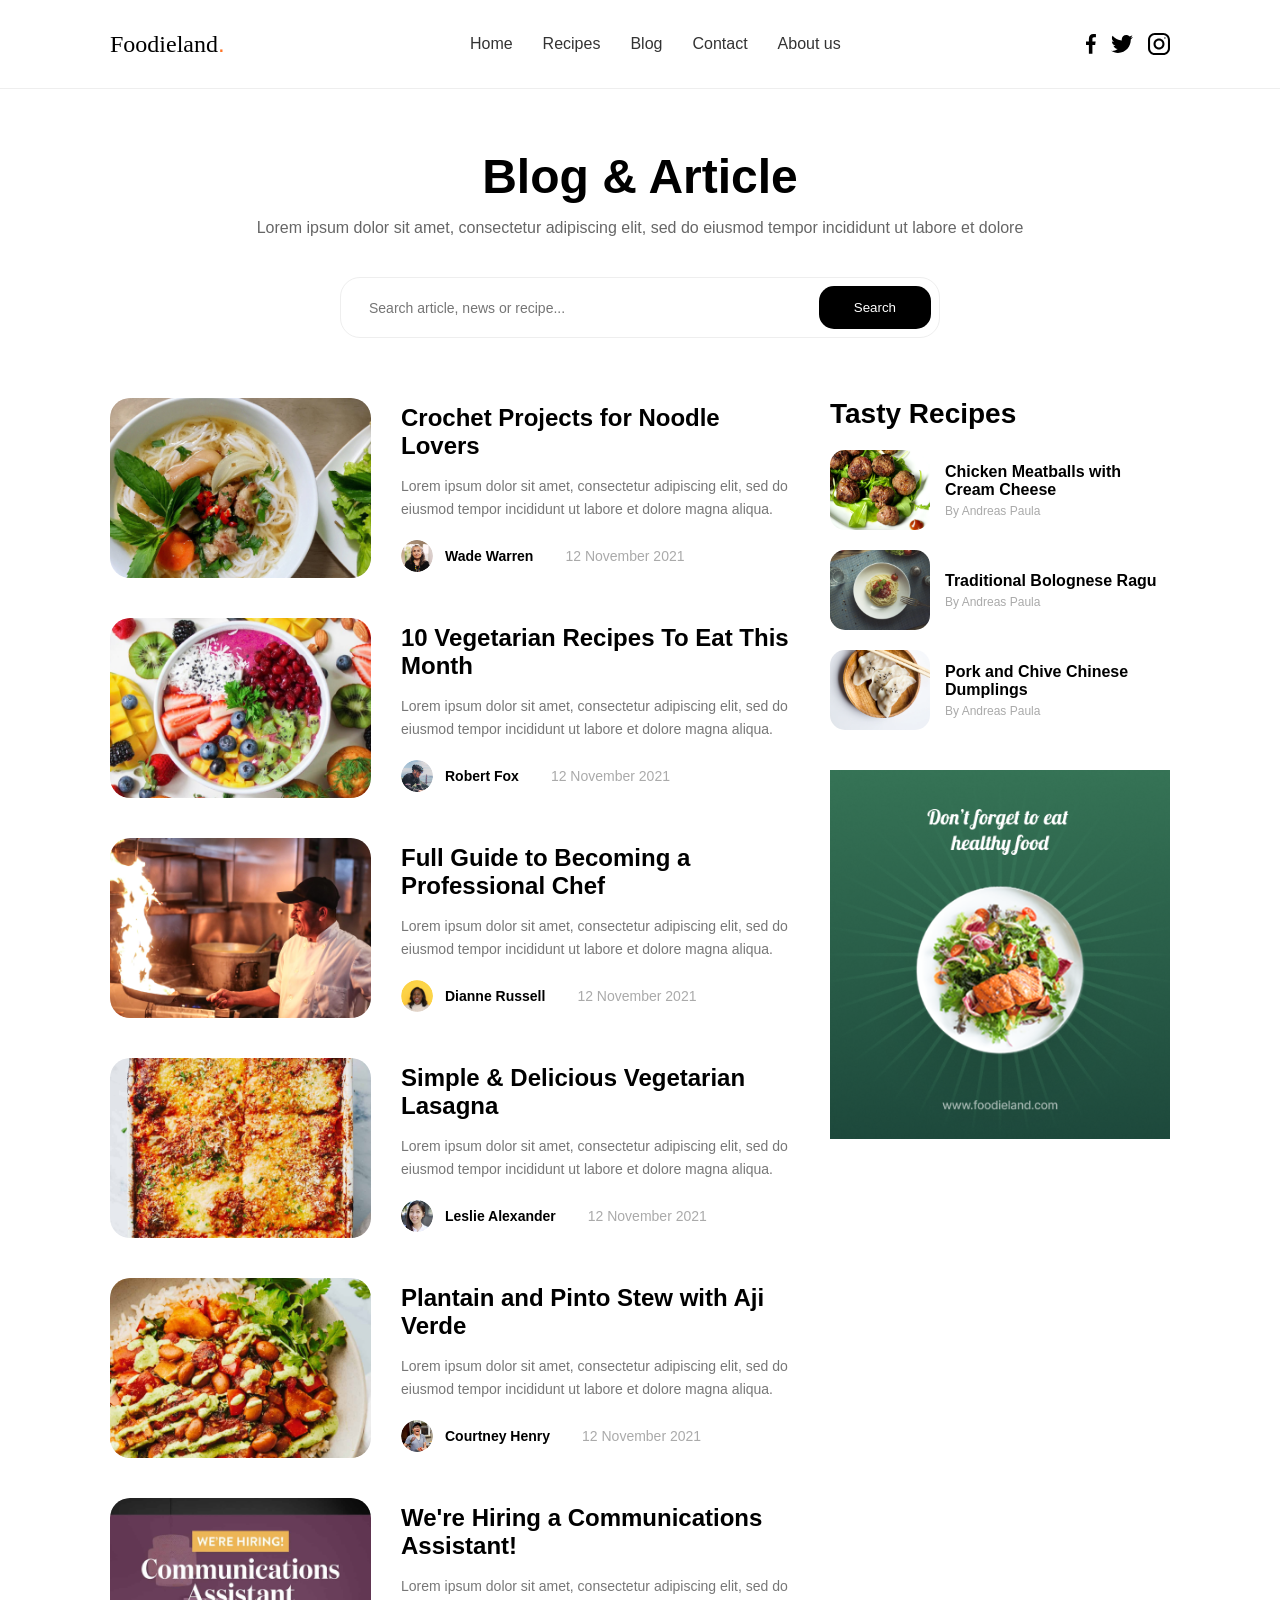
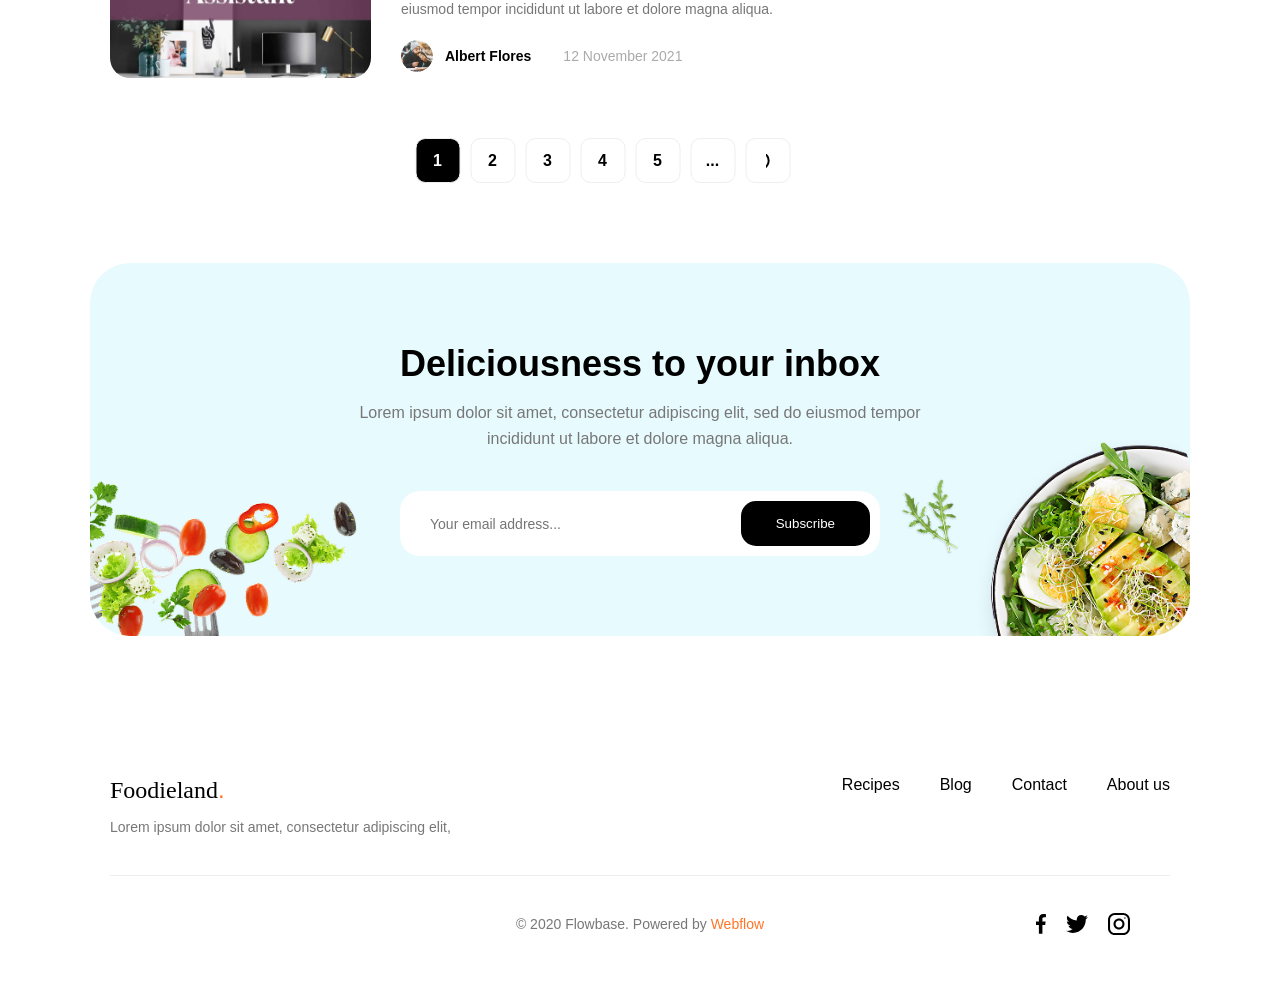
==== blog.html @ 3b983915 "2nd phase of cooking blog project completed." ====
<!DOCTYPE html>
<html lang="en">
<head>
    <meta charset="UTF-8">
    <title>Blog Page</title>
    <link rel="stylesheet" href="css/similarStyles.css">
    <link rel="stylesheet" href="css/blog.css">
</head>
<body>

<header class="header">
    <div class="container">
        <nav class="nav">
            <div class="logo">Foodieland<span>.</span></div>

            <ul class="nav-links">
                <li><a href="index.html">Home</a></li>
                <li><a href="recipe.html">Recipes</a></li>
                <li><a href="blog.html">Blog</a></li>
                <li><a href="contact.html">Contact</a></li>
                <li><a href="#">About us</a></li>
            </ul>

            <div class="social-icons">
                <img src="assets/images/001-facebook.svg"/>
                <img src="assets/images/003-twitter.svg"/>
                <img src="assets/images/004-instagram.svg"/>
            </div>
        </nav>
    </div>
</header>

<main>
    <section class="hero-section container">
        <h1>Blog & Article</h1>
        <p>Lorem ipsum dolor sit amet, consectetur adipiscing elit, sed do eiusmod tempor incididunt ut labore et
            dolore</p>

        <div class="search-bar">
            <input type="text" placeholder="Search article, news or recipe...">
            <button>Search</button>
        </div>
    </section>

    <section class="blog-container container">
        <div class="blog-main">
            <article class="blog-card">
                <img src="assets/images/noodle.png" alt="Noodle">
                <div class="blog-content">
                    <h2>Crochet Projects for Noodle Lovers</h2>
                    <p>Lorem ipsum dolor sit amet, consectetur adipiscing elit, sed do
                        eiusmod tempor incididunt ut labore et dolore magna aliqua.</p>
                    <div class="blog-author">
                        <img src="assets/images/wadeWarren.svg" alt="Author">
                        <span>Wade Warren</span>
                        <span class="date">12 November 2021</span>
                    </div>
                </div>
            </article>

            <article class="blog-card">
                <img src="assets/images/veg.png" alt="Salad">
                <div class="blog-content">
                    <h2>10 Vegetarian Recipes To Eat This Month</h2>
                    <p>Lorem ipsum dolor sit amet, consectetur adipiscing elit, sed do
                        eiusmod tempor incididunt ut labore et dolore magna aliqua.</p>
                    <div class="blog-author">
                        <img src="assets/images/robert.svg" alt="Author">
                        <span>Robert Fox</span>
                        <span class="date">12 November 2021</span>
                    </div>
                </div>
            </article>

            <article class="blog-card">
                <img src="assets/images/chef.png" alt="Chef">
                <div class="blog-content">
                    <h2>Full Guide to Becoming a Professional Chef</h2>
                    <p>Lorem ipsum dolor sit amet, consectetur adipiscing elit,
                        sed do eiusmod tempor incididunt ut labore et dolore magna aliqua.</p>
                    <div class="blog-author">
                        <img src="assets/images/dianne.svg" alt="Author">
                        <span>Dianne Russell</span>
                        <span class="date">12 November 2021</span>
                    </div>
                </div>
            </article>

            <article class="blog-card">
                <img src="assets/images/lasagna.png" alt="Lasagna">
                <div class="blog-content">
                    <h2>Simple & Delicious Vegetarian Lasagna</h2>
                    <p>Lorem ipsum dolor sit amet, consectetur adipiscing elit, sed do eiusmod tempor incididunt ut
                        labore et dolore magna aliqua.</p>
                    <div class="blog-author">
                        <img src="assets/images/leslie.svg" alt="Author">
                        <span>Leslie Alexander</span>
                        <span class="date">12 November 2021</span>
                    </div>
                </div>
            </article>

            <article class="blog-card">
                <img src="assets/images/pinto.png" alt="pinto">
                <div class="blog-content">
                    <h2>Plantain and Pinto Stew with Aji Verde</h2>
                    <p>Lorem ipsum dolor sit amet, consectetur adipiscing elit, sed do eiusmod tempor incididunt ut
                        labore et dolore magna aliqua.</p>
                    <div class="blog-author">
                        <img src="assets/images/courtney.svg" alt="Author">
                        <span>Courtney Henry</span>
                        <span class="date">12 November 2021</span>
                    </div>
                </div>
            </article>

            <article class="blog-card">
                <img src="assets/images/assistantHiring.png" alt="hire">
                <div class="blog-content">
                    <h2>We're Hiring a Communications Assistant!</h2>
                    <p>Lorem ipsum dolor sit amet, consectetur adipiscing elit, sed do eiusmod tempor incididunt ut
                        labore
                        et dolore magna aliqua.</p>
                    <div class="blog-author">
                        <img src="assets/images/albert.svg" alt="Author">
                        <span>Albert Flores</span>
                        <span class="date">12 November 2021</span>
                    </div>
                </div>
            </article>

            <div class="pagination">
                <a href="#" class="active">1</a>
                <a href="#">2</a>
                <a href="#">3</a>
                <a href="#">4</a>
                <a href="#">5</a>
                <a href="#">...</a>
                <a href="#"><img src="assets/images/Vector%208.svg"></a>
            </div>
        </div>

        <aside class="sidebar">
            <h3>Tasty Recipes</h3>
            <div class="sidebar-item">
                <img src="assets/images/meatballs.png" alt="Recipe">
                <div>
                    <h4>Chicken Meatballs with Cream Cheese</h4>
                    <p>By Andreas Paula</p>
                </div>
            </div>
            <div class="sidebar-item">
                <img src="assets/images/ragu.png" alt="Recipe">
                <div>
                    <h4>Traditional Bolognese Ragu</h4>
                    <p>By Andreas Paula</p>
                </div>
            </div>
            <div class="sidebar-item">
                <img src="assets/images/dumplings.png" alt="Recipe">
                <div>
                    <h4>Pork and Chive Chinese Dumplings</h4>
                    <p>By Andreas Paula</p>
                </div>
            </div>

            <div class="sidebar-ad">
                <img src="assets/images/Ads.png" alt="Ad Banner">
            </div>
        </aside>
    </section>

    <section class="newsletter container">
        <div class="newsletter-content">
            <h2>Deliciousness to your inbox</h2>
            <p>Lorem ipsum dolor sit amet, consectetur adipiscing elit, sed do eiusmod tempor incididunt ut labore et
                dolore magna aliqua.</p>

            <form class="subscribe-form">
                <input type="email" placeholder="Your email address...">
                <button type="submit">Subscribe</button>
            </form>
        </div>
        <div>
            <img src="assets/images/kisspng-salad-salad-fresh-food-healthylife-vegetables-vegetarian-5d42e3a7cb8543%201.png"
                 class="decor-left" alt=""/>
            <img src="assets/images/newsletterSalad.png" class="decor-right" alt=""/>
        </div>
    </section>
</main>

<footer class="footer">
    <div class="container">

        <div class="footer-top">

            <div class="footer-left">
                <div class="footer-logo">Foodieland<span>.</span></div>
                <p>Lorem ipsum dolor sit amet, consectetur adipiscing elit,</p>
            </div>

            <ul class="footer-links">
                <li><a href="#">Recipes</a></li>
                <li><a href="#">Blog</a></li>
                <li><a href="#">Contact</a></li>
                <li><a href="#">About us</a></li>
            </ul>

        </div>

        <div class="footer-divider"></div>

        <div class="footer-bottom">
            <p>© 2020 Flowbase. Powered by <span>Webflow</span></p>

            <div class="footer-social">
                <img src="assets/images/001-facebook.svg"/>
                <img src="assets/images/003-twitter.svg"/>
                <img src="assets/images/004-instagram.svg"/>
            </div>
        </div>

    </div>
</footer>
<script src="js/main.js"></script>
<script src="js/blog.js"></script>
</body>
</html>
---- css/similarStyles.css ----
@font-face {
    font-family: 'Lobster';
    src: url('WebstormProjects/cookingBlog/assetsrojects/cookingBlog/assets/fonts/Lobster-Regular.ttf') format('truetype');
    font-weight: normal;
    font-style: normal;
}
* {
    margin: 0;
    padding: 0;
    box-sizing: border-box;
    font-family: sans-serif;
}

.container {
    max-width: 1100px;
    margin: 0 auto;
    padding: 0 20px;
}

.header {
    padding: 30px 0;
    border-bottom: 1px solid #eee;
}

.nav {
    display: flex;
    justify-content: space-between;
    align-items: center;
}

.logo {
    font-family: 'Lobster', cursive;
    font-size: 24px;
    font-weight: normal;
}
.logo span {
    color: #FF7426;
}
.newsletter {
    background-color: #E7FAFE;
    border-radius: 40px;
    padding: 80px 20px;
    margin: 80px auto;
    text-align: center;
    position: relative;
    display: flex;
    justify-content: center;
    align-items: center;
}

.newsletter-content {
    max-width: 600px;
}

.newsletter h2 {
    font-size: 36px;
    margin-bottom: 15px;
    font-weight: bold;
}

.newsletter p {
    color: #777;
    margin-bottom: 40px;
    line-height: 1.6;
}

.decor-left,
.decor-right {
    position: absolute;
    bottom: 0;
    width: 200px;
    z-index: 1;
}
.decor-left {
    left: 0;
    width: 300px;
    border-radius: 40px;
}

.decor-right {
    right: 0;
    width: 300px;
    border-radius: 40px;
}

.subscribe-form {
    background: #fff;
    padding: 10px;
    border-radius: 20px;
    display: flex;
    justify-content: space-between;
    align-items: center;
    width: 100%;
    max-width: 480px;
    margin: 0 auto;
}

.subscribe-form input {
    border: none;
    outline: none;
    padding: 0 20px;
    flex: 1;
    font-size: 14px;
}

.subscribe-form button {
    background: #000;
    color: #fff;
    border: none;
    padding: 15px 35px;
    border-radius: 15px;
    cursor: pointer;
    font-weight: 500;
    margin-left: 0;
}

.subscribe-form button:hover {
    background: #333;
}

.footer {
    padding: 60px 0;
}

.footer-top {
    display: flex;
    justify-content: space-between;
    align-items: flex-start;
}

.footer-logo {
    font-family: 'Lobster', cursive;
    font-size: 24px;
    font-weight: normal;
}

.footer-logo span {
    color: #FF7426;
}

.footer-left p {
    margin-top: 15px;
    color: #777;
    font-size: 14px;
    white-space: nowrap;
}

.footer-links {
    display: flex;
    list-style: none;
    gap: 40px;
}

.footer-links a {
    text-decoration: none;
    color: #000;
    font-weight: 400;
}

.footer-divider {
    height: 1px;
    background: #eee;
    margin: 40px 0;
}

.footer-bottom {
    display: flex;
    justify-content: center;
    align-items: center;
    position: relative;
}

.footer-bottom p {
    color: #777;
    font-size: 14px;
}

.footer-bottom span {
    color: #FF7426;
}

.footer-social {
    position: absolute;
    right: 40px;
    display: flex;
    gap: 20px;
}


.nav-links {
    list-style: none;
    display: flex;
    gap: 30px;
}

.nav-links a {
    text-decoration: none;
    color: #333;
    font-weight: 500;
}

.social-icons {
    display: flex;
    gap: 15px;
}
---- css/blog.css ----
.hero-section {
    text-align: center;
    padding: 60px 0;
}

.hero-section h1 {
    font-size: 48px;
    margin-bottom: 15px;
}

.hero-section p {
    color: #666;
}

.search-bar {
    background: #fff;
    border: 1px solid #eee;
    padding: 8px;
    border-radius: 20px;
    display: flex;
    align-items: center;
    max-width: 600px;
    margin: 40px auto 0;
}

.search-bar input {
    flex: 1;
    border: none;
    outline: none;
    padding: 10px 20px;
    font-size: 14px;
    color: #333;
}

.search-bar button {
    background: #000;
    color: #fff;
    border: none;
    padding: 14px 35px;
    border-radius: 15px;
    cursor: pointer;
    margin-left: 0;
}

.search-bar button:hover {
    background: #333;
}

.blog-container {
    display: flex;
    gap: 40px;
    margin-bottom: 80px;
}

.blog-main {
    flex: 2;
}

.sidebar {
    flex: 1;
}

.blog-card {
    display: flex;
    gap: 30px;
    margin-bottom: 40px;
    align-items: center;
}

.blog-card img {
    width: 280px;
    height: 180px;
    object-fit: cover;
    border-radius: 20px;
}

.blog-content h2 {
    font-size: 24px;
    margin-bottom: 15px;
}

.blog-content p {
    color: #777;
    font-size: 14px;
    line-height: 1.6;
    margin-bottom: 20px;
}

.blog-author {
    display: flex;
    align-items: center;
    gap: 12px;
    font-size: 14px;
    font-weight: bold;
}

.blog-author img {
    width: 32px;
    height: 32px;
    border-radius: 50%;
}

.blog-author .date {
    color: #aaa;
    font-weight: 400;
    margin-left: 20px;
}

.pagination {
    display: flex;
    justify-content: center;
    align-items: center;
    gap: 10px;
    margin: 60px auto 0;
    width: fit-content;
    position: relative;
    left: 50%;
    transform: translateX(-50%);
}

.pagination a {
    text-decoration: none;
    color: #000;
    width: 45px;
    height: 45px;
    border: 1px solid #eee;
    display: flex;
    align-items: center;
    justify-content: center;
    border-radius: 10px;
    font-weight: bold;
}

.pagination a.active {
    background: #000;
    color: #fff;
}

.sidebar h3 {
    font-size: 28px;
    margin-bottom: 20px;
}

.sidebar-item {
    display: flex;
    gap: 15px;
    align-items: center;
    margin-bottom: 20px;
}

.sidebar-item img {
    width: 100px;
    height: 80px;
    object-fit: cover;
    border-radius: 15px;
}

.sidebar-item h4 {
    font-size: 16px;
    margin-bottom: 5px;
}

.sidebar-item p {
    font-size: 12px;
    color: #aaa;
}

.sidebar-ad {
    margin-top: 40px;
}

.sidebar-ad img {
    width: 100%;
}
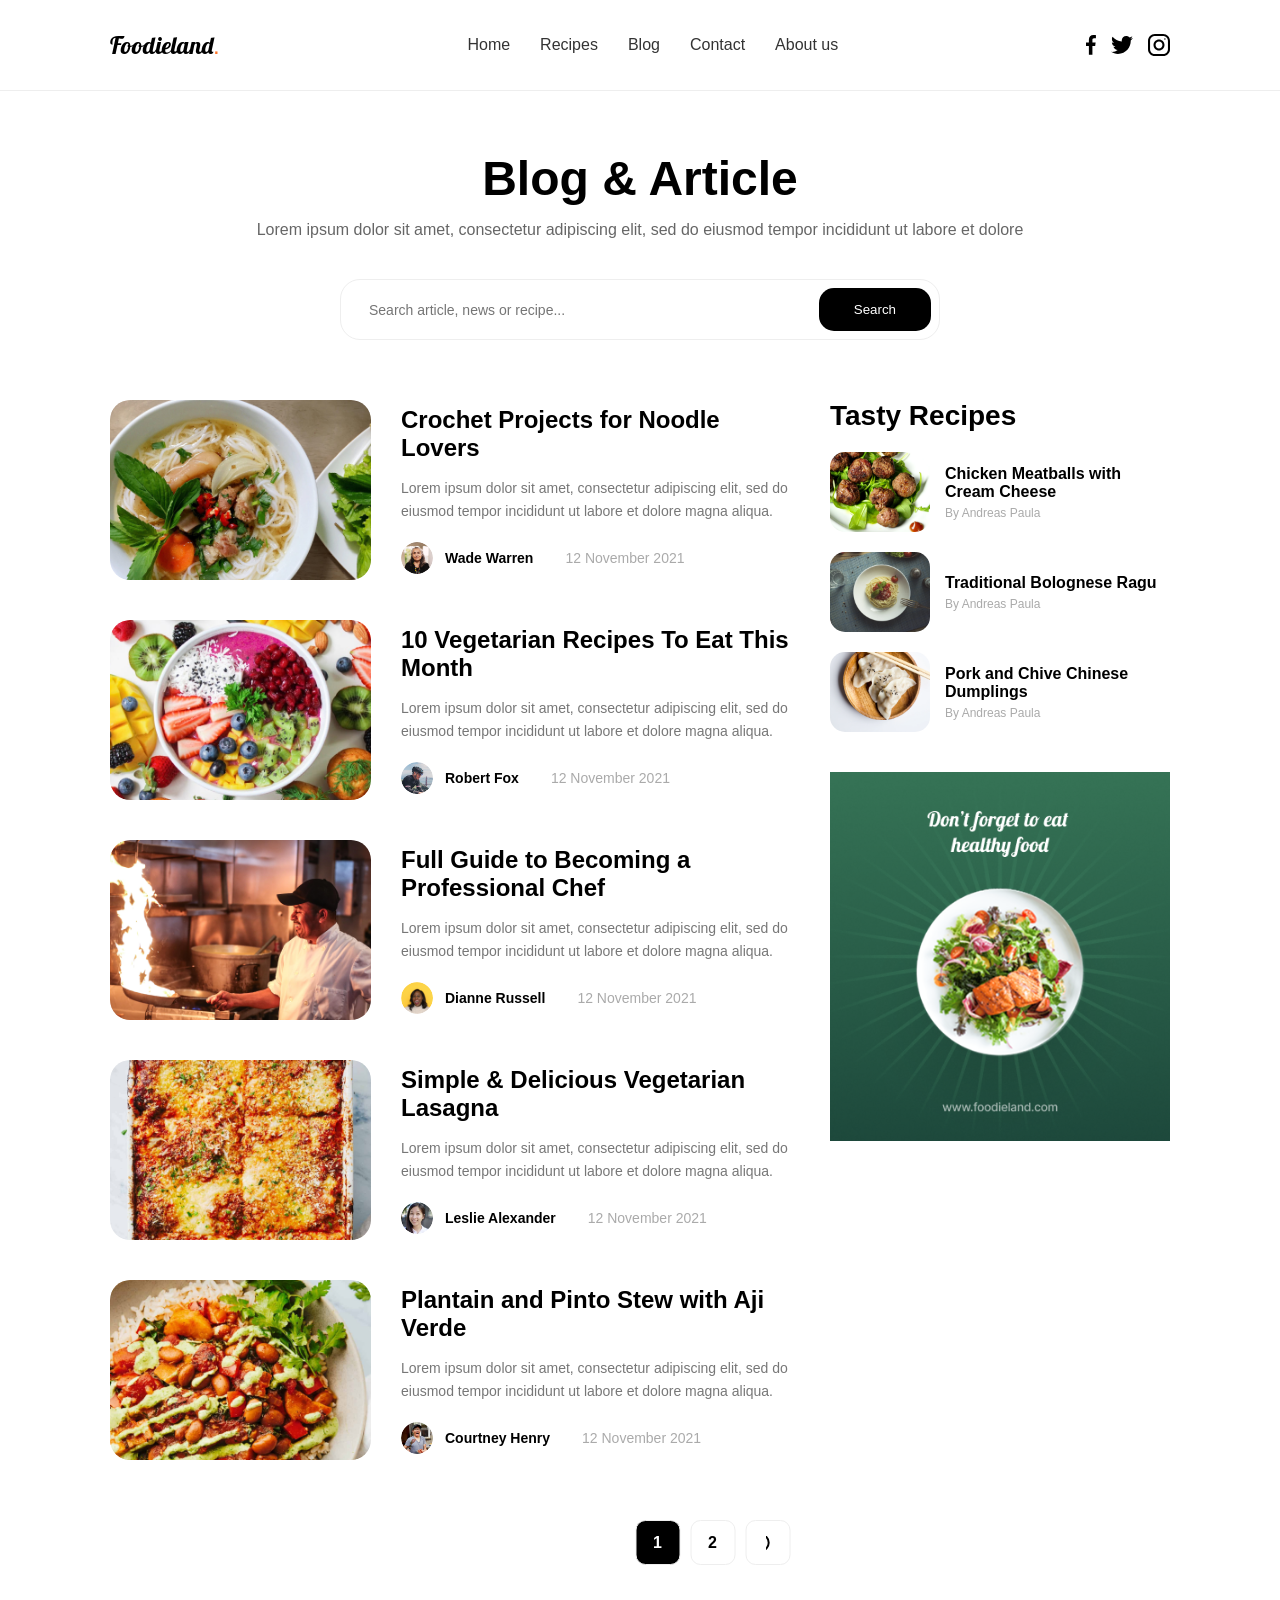
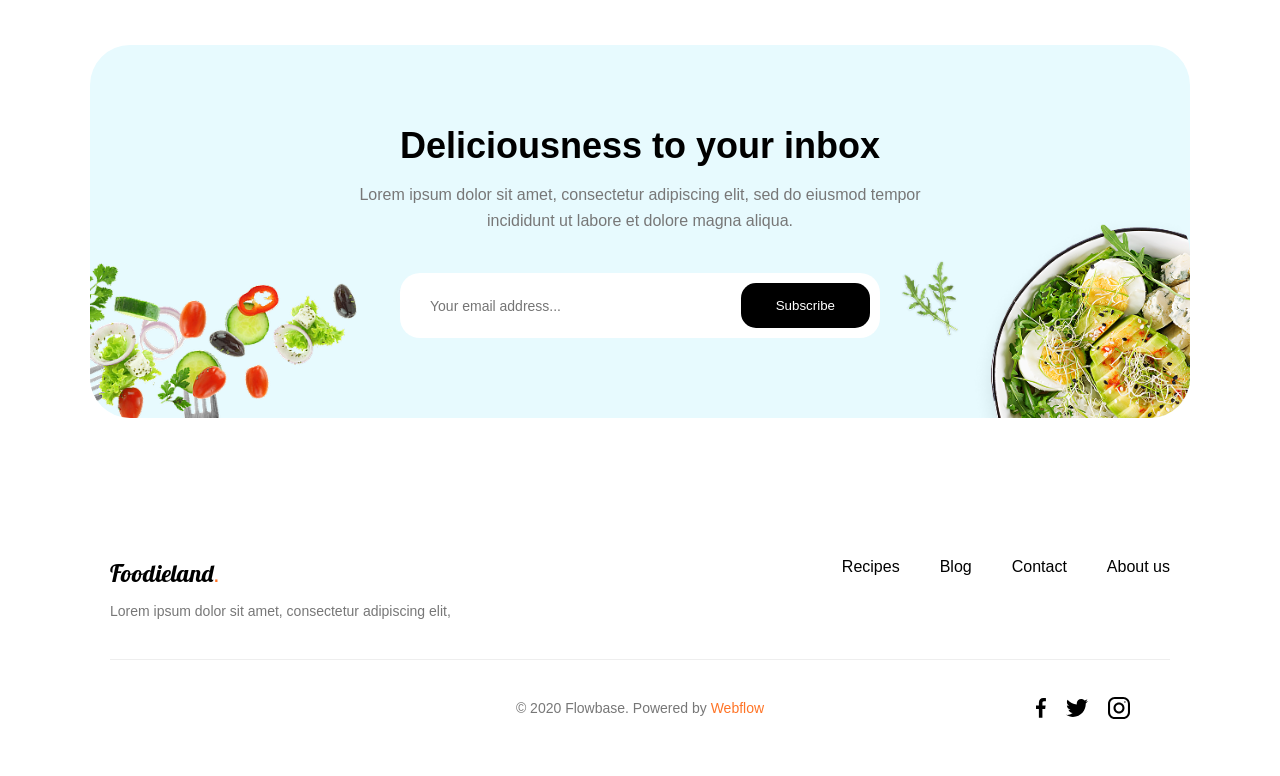
==== commit e93f3227: "bug fixes2." ====
--- a/blog.html
+++ b/blog.html
@@ -129,15 +129,7 @@
                 </div>
             </article>
 
-            <div class="pagination">
-                <a href="#" class="active">1</a>
-                <a href="#">2</a>
-                <a href="#">3</a>
-                <a href="#">4</a>
-                <a href="#">5</a>
-                <a href="#">...</a>
-                <a href="#"><img src="assets/images/Vector%208.svg"></a>
-            </div>
+            <div class="pagination" id="pagination"></div>
         </div>
 
         <aside class="sidebar">
--- a/css/similarStyles.css
+++ b/css/similarStyles.css
@@ -1,6 +1,6 @@
 @font-face {
     font-family: 'Lobster';
-    src: url('WebstormProjects/cookingBlog/assetsrojects/cookingBlog/assets/fonts/Lobster-Regular.ttf') format('truetype');
+    src: url('/assets/fonts/Lobster-Regular.ttf') format('truetype');
     font-weight: normal;
     font-style: normal;
 }
--- a/css/blog.css
+++ b/css/blog.css
@@ -173,3 +173,10 @@
     width: 100%;
 }
 
+.blog-card.hidden {
+    display: none;
+}
+
+.pagination.hidden {
+    display: none;
+}
